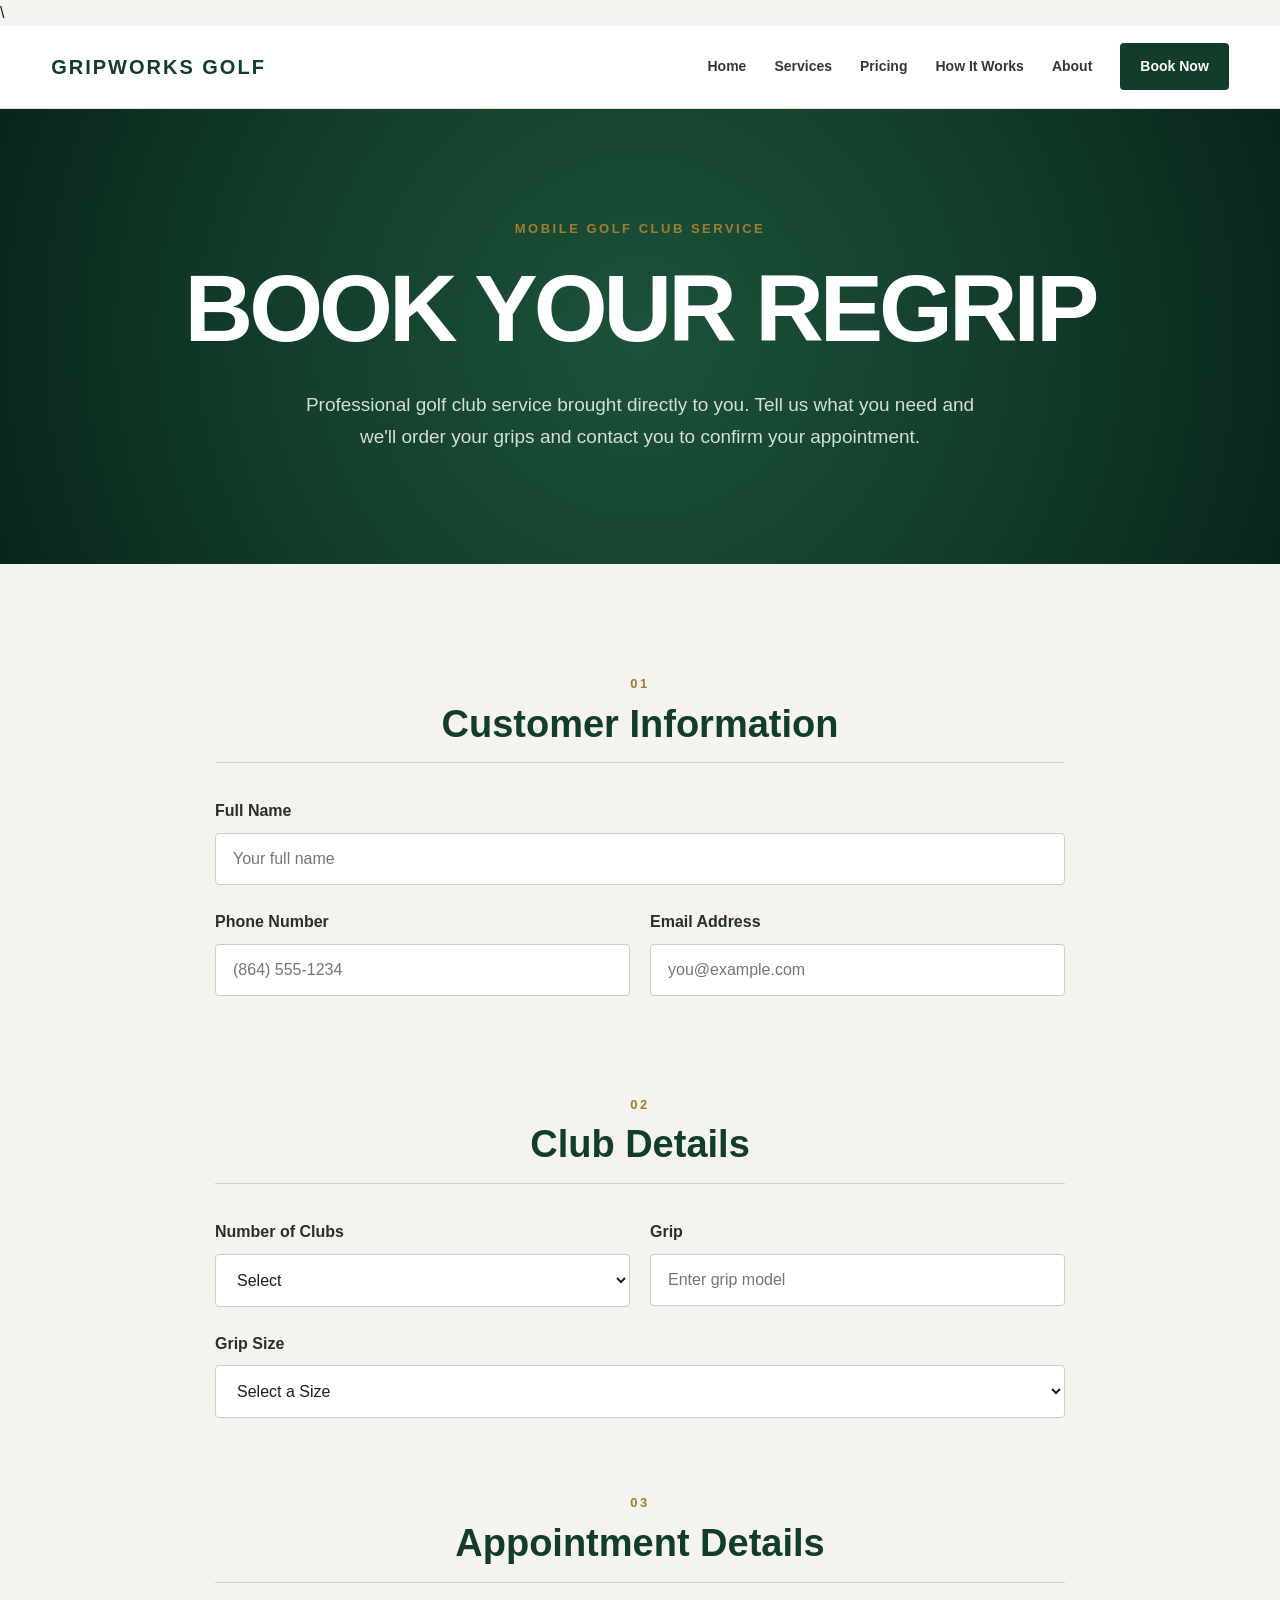
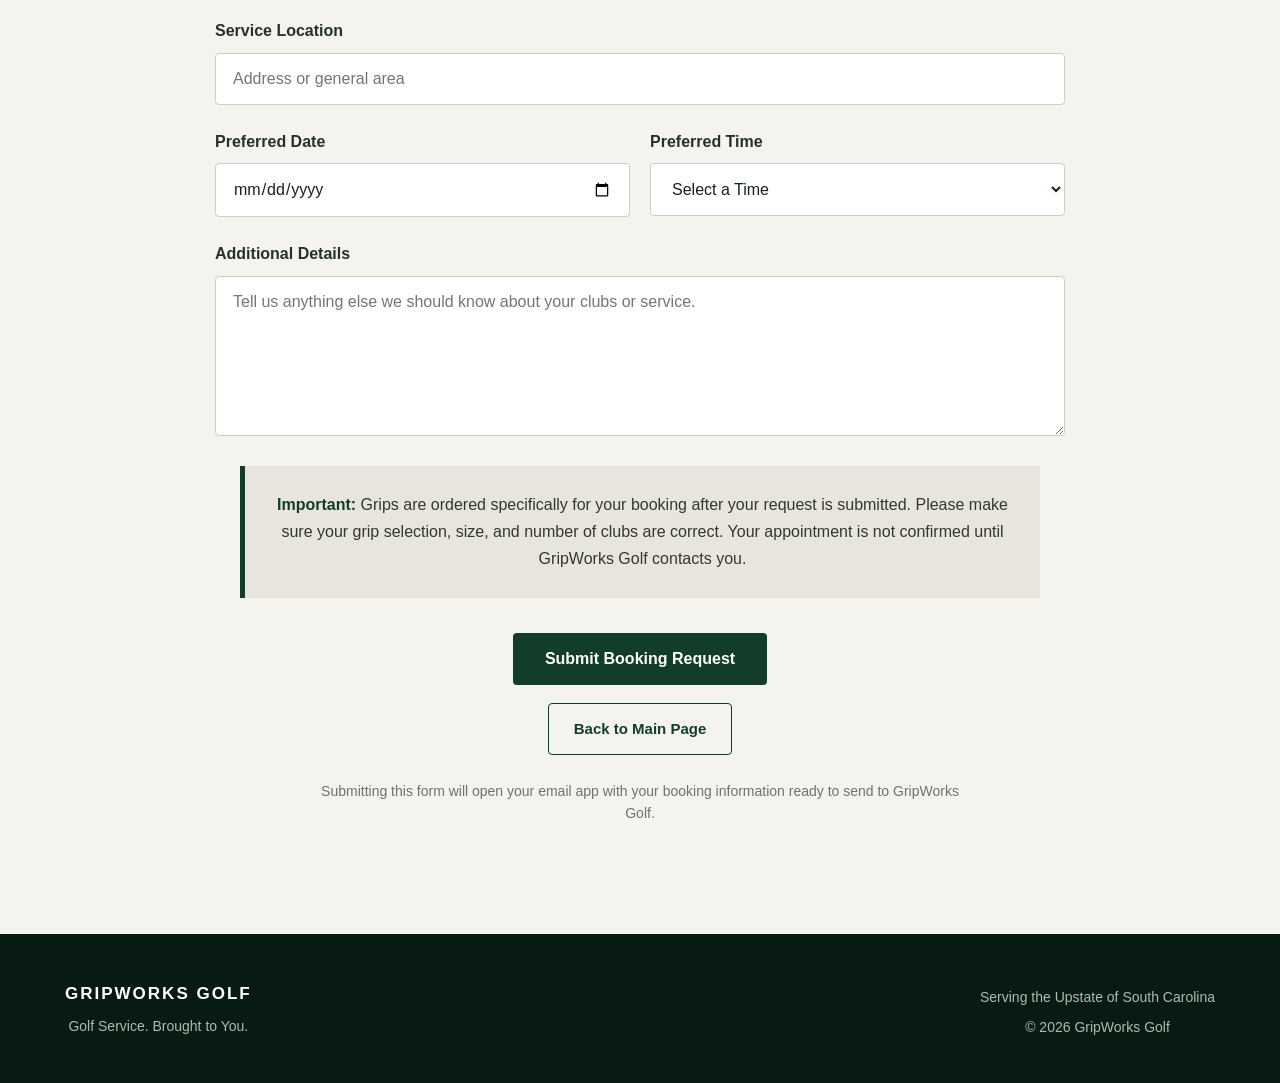
==== booking.html @ 1af8d7f2 "Add files via upload" ====
\<!DOCTYPE html>
<html lang="en">

<head>

    <meta charset="UTF-8">

    <meta
        name="viewport"
        content="width=device-width, initial-scale=1.0"
    >

    <title>Book a Regrip | GripWorks Golf</title>

    <link rel="stylesheet" href="style.css">

</head>


<body>


<!-- =========================================
     HEADER
========================================= -->

<header class="site-header">

    <div class="header-container">

        <a href="index.html" class="logo">
            GRIPWORKS GOLF
        </a>


        <nav class="nav">

            <a href="index.html">
                Home
            </a>

            <a href="index.html#services">
                Services
            </a>

            <a href="pricing.html">
                Pricing
            </a>

            <a href="index.html#how-it-works">
                How It Works
            </a>

            <a href="index.html#about">
                About
            </a>

            <a
                href="booking.html"
                class="nav-button"
            >
                Book Now
            </a>

        </nav>

    </div>

</header>



<main>


<!-- =========================================
     BOOKING HERO
========================================= -->

<section class="booking-page-hero">

    <div class="booking-page-container">

        <p class="eyebrow">
            MOBILE GOLF CLUB SERVICE
        </p>

        <h1>
            BOOK YOUR REGRIP
        </h1>

        <p>
            Professional golf club service brought directly
            to you. Tell us what you need and we'll order
            your grips and contact you to confirm your
            appointment.
        </p>

    </div>

</section>



<!-- =========================================
     BOOKING FORM
========================================= -->

<section class="booking-page-section">

    <div class="booking-page-container">

        <form
            class="booking-form"
            id="bookingForm"
        >


            <!-- =====================================
                 CUSTOMER INFORMATION
            ====================================== -->

            <div class="booking-form-heading">

                <p class="eyebrow">
                    01
                </p>

                <h2>
                    Customer Information
                </h2>

            </div>


            <div class="form-group">

                <label for="name">
                    Full Name
                </label>

                <input
                    type="text"
                    id="name"
                    name="Full Name"
                    placeholder="Your full name"
                    required
                >

            </div>


            <div class="form-row">


                <div class="form-group">

                    <label for="phone">
                        Phone Number
                    </label>

                    <input
                        type="tel"
                        id="phone"
                        name="Phone Number"
                        placeholder="(864) 555-1234"
                        required
                    >

                </div>


                <div class="form-group">

                    <label for="email">
                        Email Address
                    </label>

                    <input
                        type="email"
                        id="email"
                        name="Email"
                        placeholder="you@example.com"
                        required
                    >

                </div>


            </div>



            <!-- =====================================
                 CLUB DETAILS
            ====================================== -->

            <div class="booking-form-heading">

                <p class="eyebrow">
                    02
                </p>

                <h2>
                    Club Details
                </h2>

            </div>


            <div class="form-row">


                <div class="form-group">

                    <label for="clubs">
                        Number of Clubs
                    </label>

                    <select
                        id="clubs"
                        name="Number of Clubs"
                        required
                    >

                        <option value="">
                            Select
                        </option>

                        <option value="1 Club">
                            1 Club
                        </option>

                        <option value="2-4 Clubs">
                            2-4 Clubs
                        </option>

                        <option value="5-9 Clubs">
                            5-9 Clubs
                        </option>

                        <option value="10-13 Clubs">
                            10-13 Clubs
                        </option>

                        <option value="14 Clubs">
                            14 Clubs
                        </option>

                    </select>

                </div>


                <div class="form-group">

                    <label for="grip">
                        Grip
                    </label>

                    <input
                        type="text"
                        id="grip"
                        name="Grip"
                        placeholder="Enter grip model"
                        required
                    >

                </div>


            </div>


            <div class="form-group">

                <label for="grip-size">
                    Grip Size
                </label>

                <select
                    id="grip-size"
                    name="Grip Size"
                    required
                >

                    <option value="">
                        Select a Size
                    </option>

                    <option value="Undersize">
                        Undersize
                    </option>

                    <option value="Standard">
                        Standard
                    </option>

                    <option value="Midsize">
                        Midsize
                    </option>

                    <option value="Jumbo">
                        Jumbo
                    </option>

                    <option value="Not Sure">
                        I'm Not Sure
                    </option>

                </select>

            </div>



            <!-- =====================================
                 APPOINTMENT DETAILS
            ====================================== -->

            <div class="booking-form-heading">

                <p class="eyebrow">
                    03
                </p>

                <h2>
                    Appointment Details
                </h2>

            </div>


            <div class="form-group">

                <label for="location">
                    Service Location
                </label>

                <input
                    type="text"
                    id="location"
                    name="Service Location"
                    placeholder="Address or general area"
                    required
                >

            </div>


            <div class="form-row">


                <div class="form-group">

                    <label for="date">
                        Preferred Date
                    </label>

                    <input
                        type="date"
                        id="date"
                        name="Preferred Date"
                        required
                    >

                </div>


                <div class="form-group">

                    <label for="time">
                        Preferred Time
                    </label>

                    <select
                        id="time"
                        name="Preferred Time"
                        required
                    >

                        <option value="">
                            Select a Time
                        </option>

                        <option value="Morning">
                            Morning
                        </option>

                        <option value="Afternoon">
                            Afternoon
                        </option>

                        <option value="Evening">
                            Evening
                        </option>

                    </select>

                </div>


            </div>



            <!-- =====================================
                 ADDITIONAL DETAILS
            ====================================== -->

            <div class="form-group">

                <label for="details">
                    Additional Details
                </label>

                <textarea
                    id="details"
                    name="Additional Details"
                    placeholder="Tell us anything else we should know about your clubs or service."
                ></textarea>

            </div>



            <!-- =====================================
                 GRIP ORDER NOTICE
            ====================================== -->

            <div class="booking-order-notice">

                <strong>
                    Important:
                </strong>

                Grips are ordered specifically for your
                booking after your request is submitted.

                Please make sure your grip selection,
                size, and number of clubs are correct.

                Your appointment is not confirmed until
                GripWorks Golf contacts you.

            </div>



            <!-- =====================================
                 SUBMIT
            ====================================== -->

            <button
                type="submit"
                class="booking-submit"
            >
                Submit Booking Request
            </button>



            <!-- =====================================
                 BACK HOME
            ====================================== -->

            <a
                href="index.html"
                class="back-home-button"
            >
                Back to Main Page
            </a>


            <p class="booking-note">

                Submitting this form will open your email
                app with your booking information ready
                to send to GripWorks Golf.

            </p>


        </form>

    </div>

</section>

</main>



<!-- =========================================
     FOOTER
========================================= -->

<footer class="site-footer">

    <div class="footer-container">


        <div>

            <strong>
                GRIPWORKS GOLF
            </strong>

            <p>
                Golf Service. Brought to You.
            </p>

        </div>


        <div>

            <p>
                Serving the Upstate of South Carolina
            </p>

            <p>
                © 2026 GripWorks Golf
            </p>

        </div>


    </div>

</footer>



<!-- =========================================
     BOOKING EMAIL SCRIPT
========================================= -->

<script>

document
    .getElementById("bookingForm")
    .addEventListener("submit", function(event) {

        event.preventDefault();


        const form = this;


        const name =
            form.querySelector(
                '[name="Full Name"]'
            ).value;


        const phone =
            form.querySelector(
                '[name="Phone Number"]'
            ).value;


        const email =
            form.querySelector(
                '[name="Email"]'
            ).value;


        const clubs =
            form.querySelector(
                '[name="Number of Clubs"]'
            ).value;


        const grip =
            form.querySelector(
                '[name="Grip"]'
            ).value;


        const gripSize =
            form.querySelector(
                '[name="Grip Size"]'
            ).value;


        const location =
            form.querySelector(
                '[name="Service Location"]'
            ).value;


        const date =
            form.querySelector(
                '[name="Preferred Date"]'
            ).value;


        const time =
            form.querySelector(
                '[name="Preferred Time"]'
            ).value;


        const details =
            form.querySelector(
                '[name="Additional Details"]'
            ).value;



        const subject =
            "New GripWorks Golf Booking Request";



        const body =

`NEW GRIPWORKS GOLF BOOKING

CUSTOMER INFORMATION
--------------------
Name: ${name}
Phone: ${phone}
Email: ${email}

CLUB DETAILS
--------------------
Number of Clubs: ${clubs}
Grip: ${grip}
Grip Size: ${gripSize}

APPOINTMENT DETAILS
--------------------
Service Location: ${location}
Preferred Date: ${date}
Preferred Time: ${time}

ADDITIONAL DETAILS
--------------------
${details}

IMPORTANT
--------------------
Grips will be ordered specifically for this customer
after the booking request is submitted.

The appointment is not confirmed until
GripWorks Golf contacts the customer.

--------------------------------
GRIPWORKS GOLF
Golf Service. Brought to You.
`;



        const mailto =

            "mailto:golfgripworks@gmail.com" +

            "?subject=" +

            encodeURIComponent(subject) +

            "&body=" +

            encodeURIComponent(body);



        window.location.href = mailto;

    });

</script>


</body>

</html>
---- style.css ----
/* =========================================
   GLOBAL
========================================= */

* {
    box-sizing: border-box;
    margin: 0;
    padding: 0;
}

html {
    scroll-behavior: smooth;
}

body {
    font-family: Arial, Helvetica, sans-serif;
    background: #f5f3ed;
    color: #17211b;
    line-height: 1.6;
}

a {
    color: inherit;
}

img {
    max-width: 100%;
}

.section-container,
.hero-container,
.cta-container,
.booking-page-container,
.pricing-page-container {
    width: min(1150px, 90%);
    margin: 0 auto;
}


/* =========================================
   HEADER
========================================= */

.site-header {
    position: sticky;
    top: 0;
    z-index: 1000;
    background: rgba(255, 255, 255, 0.96);
    border-bottom: 1px solid #e4e1d8;
    backdrop-filter: blur(12px);
}

.header-container {
    width: min(1250px, 92%);
    min-height: 82px;
    margin: 0 auto;

    display: flex;
    align-items: center;
    justify-content: space-between;
    gap: 35px;
}

.logo {
    text-decoration: none;
    color: #123d2a;
    font-size: 20px;
    font-weight: 900;
    letter-spacing: 2px;
    white-space: nowrap;
}

.nav {
    display: flex;
    align-items: center;
    justify-content: center;
    gap: 28px;
}

.nav a {
    text-decoration: none;
    color: #303a34;
    font-size: 14px;
    font-weight: 700;
    transition: 0.2s ease;
}

.nav a:hover {
    color: #123d2a;
}

.nav-button {
    padding: 12px 20px;
    background: #123d2a;
    color: white !important;
    border-radius: 4px;
}

.nav-button:hover {
    background: #09251a;
}


/* =========================================
   GENERAL TEXT
========================================= */

.eyebrow {
    color: #a17d32;
    font-size: 13px;
    font-weight: 900;
    letter-spacing: 2.5px;
    text-transform: uppercase;
}

h1,
h2,
h3 {
    line-height: 1.05;
}

h2 {
    color: #123d2a;
}


/* =========================================
   BUTTONS
========================================= */

.button {
    display: inline-flex;
    align-items: center;
    justify-content: center;

    min-width: 175px;
    padding: 15px 25px;

    text-decoration: none;
    font-size: 15px;
    font-weight: 800;

    border-radius: 4px;
    transition: 0.2s ease;
}

.button-primary {
    background: #123d2a;
    color: white;
}

.button-primary:hover {
    background: #09251a;
    transform: translateY(-2px);
}

.button-secondary {
    background: white;
    color: #123d2a;
    border: 1px solid #cfcac0;
}

.button-secondary:hover {
    border-color: #123d2a;
    transform: translateY(-2px);
}


/* =========================================
   HERO
========================================= */

.hero {
    min-height: 720px;

    display: flex;
    align-items: center;
    justify-content: center;

    text-align: center;

    background:
        radial-gradient(
            circle at center,
            #1c5239 0%,
            #123d2a 45%,
            #09251a 100%
        );

    color: white;
    padding: 100px 0;
}

.hero-container {
    display: flex;
    flex-direction: column;
    align-items: center;
}

.hero .eyebrow {
    color: #d6b75c;
}

.hero h1 {
    max-width: 1000px;
    margin-top: 25px;

    font-size: clamp(58px, 8vw, 105px);
    font-weight: 900;
    letter-spacing: -4px;
}

.hero-description {
    max-width: 720px;
    margin-top: 35px;

    font-size: 21px;
    line-height: 1.65;

    color: #d9e1dc;
}

.service-area {
    margin-top: 20px;

    font-size: 15px;
    font-weight: 800;
    letter-spacing: 0.5px;

    color: #c8d5cd;
}

.hero-buttons {
    display: flex;
    justify-content: center;
    align-items: center;
    gap: 15px;

    margin-top: 40px;
}


/* =========================================
   SECTION HEADINGS
========================================= */

.section-heading {
    max-width: 750px;
    margin: 0 auto 65px;
    text-align: center;
}

.section-heading h2 {
    margin-top: 15px;
    font-size: clamp(40px, 5vw, 62px);
    font-weight: 900;
    letter-spacing: -2px;
}

.section-heading > p:last-child {
    margin-top: 20px;
    color: #68716b;
    font-size: 18px;
}


/* =========================================
   SERVICES
========================================= */

.services-section {
    padding: 120px 0;
    background: #ffffff;
}

.services-grid {
    display: grid;
    grid-template-columns: repeat(3, 1fr);
    gap: 25px;
}

.service-card {
    padding: 45px 35px;

    text-align: center;

    background: #f7f6f2;
    border: 1px solid #e2dfd6;
    border-radius: 6px;

    transition: 0.25s ease;
}

.service-card:hover {
    transform: translateY(-6px);
    border-color: #b9b3a5;
    box-shadow: 0 15px 40px rgba(0, 0, 0, 0.07);
}

.service-number {
    display: block;

    margin-bottom: 25px;

    color: #a17d32;
    font-size: 13px;
    font-weight: 900;
    letter-spacing: 2px;
}

.service-card h3 {
    color: #123d2a;
    font-size: 27px;
    font-weight: 900;
}

.service-card p {
    margin-top: 18px;
    color: #68716b;
    font-size: 16px;
}


/* =========================================
   SERVICE AREA
========================================= */

.service-area-section {
    padding: 125px 0;
    background: #123d2a;
    color: white;
    text-align: center;
}

.service-area-content {
    max-width: 850px;
    margin: 0 auto;
}

.service-area-content .eyebrow {
    color: #d6b75c;
}

.service-area-content h2 {
    margin-top: 18px;

    color: white;

    font-size: clamp(45px, 6vw, 70px);
    font-weight: 900;
    letter-spacing: -2px;
}

.service-area-content > p:not(.eyebrow) {
    max-width: 700px;
    margin: 30px auto 0;

    color: #d4ded8;
    font-size: 19px;
    line-height: 1.7;
}

.service-area-list {
    display: flex;
    justify-content: center;
    flex-wrap: wrap;
    gap: 12px;

    margin-top: 40px;
}

.service-area-list span {
    padding: 11px 18px;

    border: 1px solid rgba(255,255,255,0.2);
    border-radius: 30px;

    color: #e5ebe7;
    font-size: 14px;
    font-weight: 700;
}


/* =========================================
   HOW IT WORKS
========================================= */

.how-it-works-section {
    padding: 120px 0;
    background: #f5f3ed;
}

.steps-grid {
    display: grid;
    grid-template-columns: repeat(4, 1fr);
    gap: 25px;
}

.step {
    text-align: center;
    padding: 20px;
}

.step-number {
    display: flex;
    align-items: center;
    justify-content: center;

    width: 55px;
    height: 55px;

    margin: 0 auto 25px;

    border-radius: 50%;

    background: #123d2a;
    color: white;

    font-size: 14px;
    font-weight: 900;
}

.step h3 {
    color: #123d2a;
    font-size: 24px;
    font-weight: 900;
}

.step p {
    margin-top: 15px;
    color: #68716b;
    font-size: 15px;
}


/* =========================================
   PRICING PREVIEW
========================================= */

.pricing-preview-section {
    padding: 110px 0;
    background: white;
}

.pricing-preview {
    max-width: 1000px;
    margin: 0 auto;

    padding: 60px;

    display: flex;
    align-items: center;
    justify-content: space-between;
    gap: 50px;

    background: #f5f3ed;
    border: 1px solid #e0ddd4;
    border-radius: 8px;
}

.pricing-preview h2 {
    margin-top: 12px;
    font-size: 42px;
    font-weight: 900;
}

.pricing-preview p:not(.eyebrow) {
    max-width: 600px;
    margin-top: 18px;

    color: #68716b;
    font-size: 17px;
}


/* =========================================
   ABOUT
========================================= */

.about-section {
    padding: 120px 0;
    background: #ffffff;
}

.about-content {
    max-width: 1000px;
    margin: 0 auto;

    display: grid;
    grid-template-columns: 1fr 1fr;
    gap: 80px;

    align-items: center;
}

.about-content h2 {
    margin-top: 15px;

    font-size: clamp(42px, 5vw, 62px);
    font-weight: 900;
    letter-spacing: -2px;
}

.about-content p {
    margin-bottom: 20px;

    color: #68716b;
    font-size: 17px;
    line-height: 1.8;
}


/* =========================================
   FINAL CTA
========================================= */

.cta-section {
    padding: 125px 0;

    background:
        linear-gradient(
            rgba(9, 37, 26, 0.96),
            rgba(9, 37, 26, 0.96)
        );

    text-align: center;
    color: white;
}

.cta-container {
    display: flex;
    flex-direction: column;
    align-items: center;
}

.cta-section .eyebrow {
    color: #d6b75c;
}

.cta-section h2 {
    max-width: 850px;
    margin-top: 18px;

    color: white;

    font-size: clamp(48px, 7vw, 80px);
    font-weight: 900;
    letter-spacing: -3px;
}

.cta-section p:not(.eyebrow) {
    margin-top: 20px;

    color: #d4ded8;
    font-size: 19px;
}


/* =========================================
   FOOTER
========================================= */

.site-footer {
    background: #071b12;
    color: white;
    padding: 45px 0;
}

.footer-container {
    width: min(1150px, 90%);
    margin: 0 auto;

    display: flex;
    align-items: center;
    justify-content: space-between;
    gap: 30px;

    text-align: center;
}

.footer-container strong {
    color: white;
    font-size: 17px;
    letter-spacing: 2px;
}

.footer-container p {
    margin-top: 7px;
    color: #aebbb3;
    font-size: 14px;
}


/* =========================================
   BOOKING PAGE
========================================= */

.booking-page-hero {
    padding: 110px 0;

    background:
        radial-gradient(
            circle at center,
            #1c5239,
            #123d2a 55%,
            #09251a
        );

    color: white;
    text-align: center;
}

.booking-page-hero h1 {
    margin-top: 20px;

    font-size: clamp(55px, 8vw, 95px);
    font-weight: 900;
    letter-spacing: -4px;
}

.booking-page-hero p:last-child {
    max-width: 700px;
    margin: 30px auto 0;

    color: #d5ded8;
    font-size: 19px;
    line-height: 1.7;
}

.booking-page-section {
    padding: 110px 0;
    background: #f5f3ed;
}

.booking-form {
    max-width: 850px;
    margin: 0 auto;

    text-align: center;
}

.booking-form-heading {
    margin-top: 75px;
    margin-bottom: 35px;
    padding-bottom: 18px;

    border-bottom: 1px solid #d6d2c8;

    text-align: center;
}

.booking-form-heading:first-child {
    margin-top: 0;
}

.booking-form-heading h2 {
    margin-top: 10px;

    color: #123d2a;
    font-size: 38px;
    font-weight: 900;
}

.form-row {
    display: grid;
    grid-template-columns: 1fr 1fr;
    gap: 20px;
}

.form-group {
    margin-bottom: 24px;
    text-align: left;
}

.form-group label {
    display: block;
    margin-bottom: 9px;

    color: #253129;
    font-size: 16px;
    font-weight: 800;
}

.form-group input,
.form-group select,
.form-group textarea {
    width: 100%;

    padding: 16px 17px;

    border: 1px solid #d1cdc3;
    border-radius: 4px;

    background: white;
    color: #17211b;

    font-family: inherit;
    font-size: 16px;

    outline: none;
    transition: 0.2s ease;
}

.form-group input:focus,
.form-group select:focus,
.form-group textarea:focus {
    border-color: #123d2a;
    box-shadow: 0 0 0 3px rgba(18, 61, 42, 0.08);
}

.form-group textarea {
    min-height: 160px;
    resize: vertical;
}

.booking-order-notice {
    max-width: 800px;
    margin: 30px auto;
    padding: 25px;

    background: #e8e5dc;
    border-left: 5px solid #123d2a;

    color: #303832;
    font-size: 16px;
    line-height: 1.7;
    text-align: center;
}

.booking-order-notice strong {
    color: #123d2a;
}

.booking-submit {
    display: block;

    margin: 35px auto 0;
    padding: 17px 32px;

    border: none;
    border-radius: 4px;

    background: #123d2a;
    color: white;

    font-family: inherit;
    font-size: 16px;
    font-weight: 800;

    cursor: pointer;
    transition: 0.2s ease;
}

.booking-submit:hover {
    background: #09251a;
    transform: translateY(-2px);
}

.back-home-button {
    display: block;
    width: fit-content;

    margin: 18px auto 0;
    padding: 13px 25px;

    border: 1px solid #123d2a;
    border-radius: 4px;

    color: #123d2a;
    background: transparent;

    text-decoration: none;
    font-size: 15px;
    font-weight: 800;

    transition: 0.2s ease;
}

.back-home-button:hover {
    background: #123d2a;
    color: white;
}

.booking-note {
    max-width: 650px;
    margin: 25px auto 0;

    color: #6b746e;
    font-size: 14px;
}


/* =========================================
   PRICING PAGE
========================================= */

.pricing-page-hero {
    padding: 110px 0;

    background:
        radial-gradient(
            circle at center,
            #1c5239,
            #123d2a 55%,
            #09251a
        );

    color: white;
    text-align: center;
}

.pricing-page-hero h1 {
    margin-top: 20px;

    font-size: clamp(60px, 9vw, 100px);
    font-weight: 900;
    letter-spacing: -4px;
}

.pricing-page-hero p:last-child {
    max-width: 700px;
    margin: 30px auto 0;

    color: #d5ded8;
    font-size: 19px;
    line-height: 1.7;
}

.pricing-page-section {
    padding: 110px 0;
    background: #f5f3ed;
}

.pricing-heading {
    max-width: 700px;
    margin: 0 auto 45px;

    text-align: center;
}

.pricing-heading h2 {
    margin-top: 12px;

    font-size: 42px;
    font-weight: 900;
}

.pricing-heading > p:last-child {
    margin-top: 15px;

    color: #68716b;
    font-size: 17px;
}

.pricing-heading-space {
    margin-top: 100px;
}

.pricing-grid {
    display: grid;
    grid-template-columns: repeat(4, 1fr);
    gap: 18px;
}

.price-card {
    padding: 35px 20px;

    background: white;
    border: 1px solid #dedbd2;
    border-radius: 6px;

    text-align: center;

    transition: 0.2s ease;
}

.price-card:hover {
    transform: translateY(-5px);
    box-shadow: 0 12px 30px rgba(0,0,0,0.06);
}

.price-card h3 {
    color: #123d2a;
    font-size: 20px;
}

.price {
    margin-top: 18px;

    color: #123d2a;
    font-size: 48px;
    font-weight: 900;
}

.price-card p {
    margin-top: 8px;

    color: #6b746e;
    font-size: 14px;
}

.pricing-info {
    max-width: 750px;
    margin: 0 auto;
    padding: 30px;

    background: #e8e5dc;
    border-left: 5px solid #123d2a;

    color: #303832;
    text-align: center;
    font-size: 16px;
    line-height: 1.7;
}

.pricing-info p + p {
    margin-top: 12px;
}

.pricing-info strong {
    color: #123d2a;
}

.additional-pricing,
.travel-pricing {
    max-width: 750px;
    margin: 0 auto;

    background: white;
    border: 1px solid #dedbd2;
    border-radius: 6px;
    overflow: hidden;
}

.additional-price-row,
.travel-row {
    display: flex;
    justify-content: space-between;
    align-items: center;

    padding: 22px 28px;

    border-bottom: 1px solid #dedbd2;

    font-size: 17px;
}

.additional-price-row:last-child,
.travel-row:last-child {
    border-bottom: none;
}

.additional-price-row strong,
.travel-row strong {
    color: #123d2a;
}

.pricing-note {
    max-width: 750px;
    margin: 60px auto 0;
    padding: 35px;

    background: #123d2a;
    border-radius: 6px;

    color: white;
    text-align: center;
}

.pricing-note strong {
    font-size: 22px;
}

.pricing-note p {
    margin-top: 15px;

    color: #d5ded8;
    font-size: 15px;
    line-height: 1.7;
}

.pricing-button-container {
    margin-top: 45px;
    text-align: center;
}


/* =========================================
   MOBILE
========================================= */

@media (max-width: 900px) {

    .header-container {
        flex-direction: column;
        justify-content: center;
        padding: 20px 0;
    }

    .nav {
        flex-wrap: wrap;
        gap: 15px 20px;
    }

    .services-grid {
        grid-template-columns: 1fr;
    }

    .steps-grid {
        grid-template-columns: 1fr 1fr;
    }

    .pricing-grid {
        grid-template-columns: 1fr 1fr;
    }

    .pricing-preview {
        flex-direction: column;
        text-align: center;
    }

    .about-content {
        grid-template-columns: 1fr;
        gap: 45px;
        text-align: center;
    }

    .footer-container {
        flex-direction: column;
        justify-content: center;
    }

}


@media (max-width: 600px) {

    .hero {
        min-height: 650px;
        padding: 80px 0;
    }

    .hero h1 {
        font-size: 54px;
        letter-spacing: -2px;
    }

    .hero-description {
        font-size: 17px;
    }

    .hero-buttons {
        flex-direction: column;
        width: 100%;
    }

    .button {
        width: 100%;
        max-width: 300px;
    }

    .services-section,
    .how-it-works-section,
    .about-section,
    .pricing-page-section,
    .booking-page-section {
        padding: 80px 0;
    }

    .steps-grid {
        grid-template-columns: 1fr;
    }

    .pricing-grid {
        grid-template-columns: 1fr;
    }

    .pricing-preview {
        padding: 35px 25px;
    }

    .pricing-preview h2 {
        font-size: 34px;
    }

    .form-row {
        grid-template-columns: 1fr;
        gap: 0;
    }

    .booking-page-hero,
    .pricing-page-hero {
        padding: 80px 0;
    }

    .booking-page-hero h1,
    .pricing-page-hero h1 {
        font-size: 55px;
        letter-spacing: -2px;
    }

    .service-area-content h2 {
        font-size: 45px;
    }

    .additional-price-row,
    .travel-row {
        padding: 20px;
        font-size: 15px;
    }

}
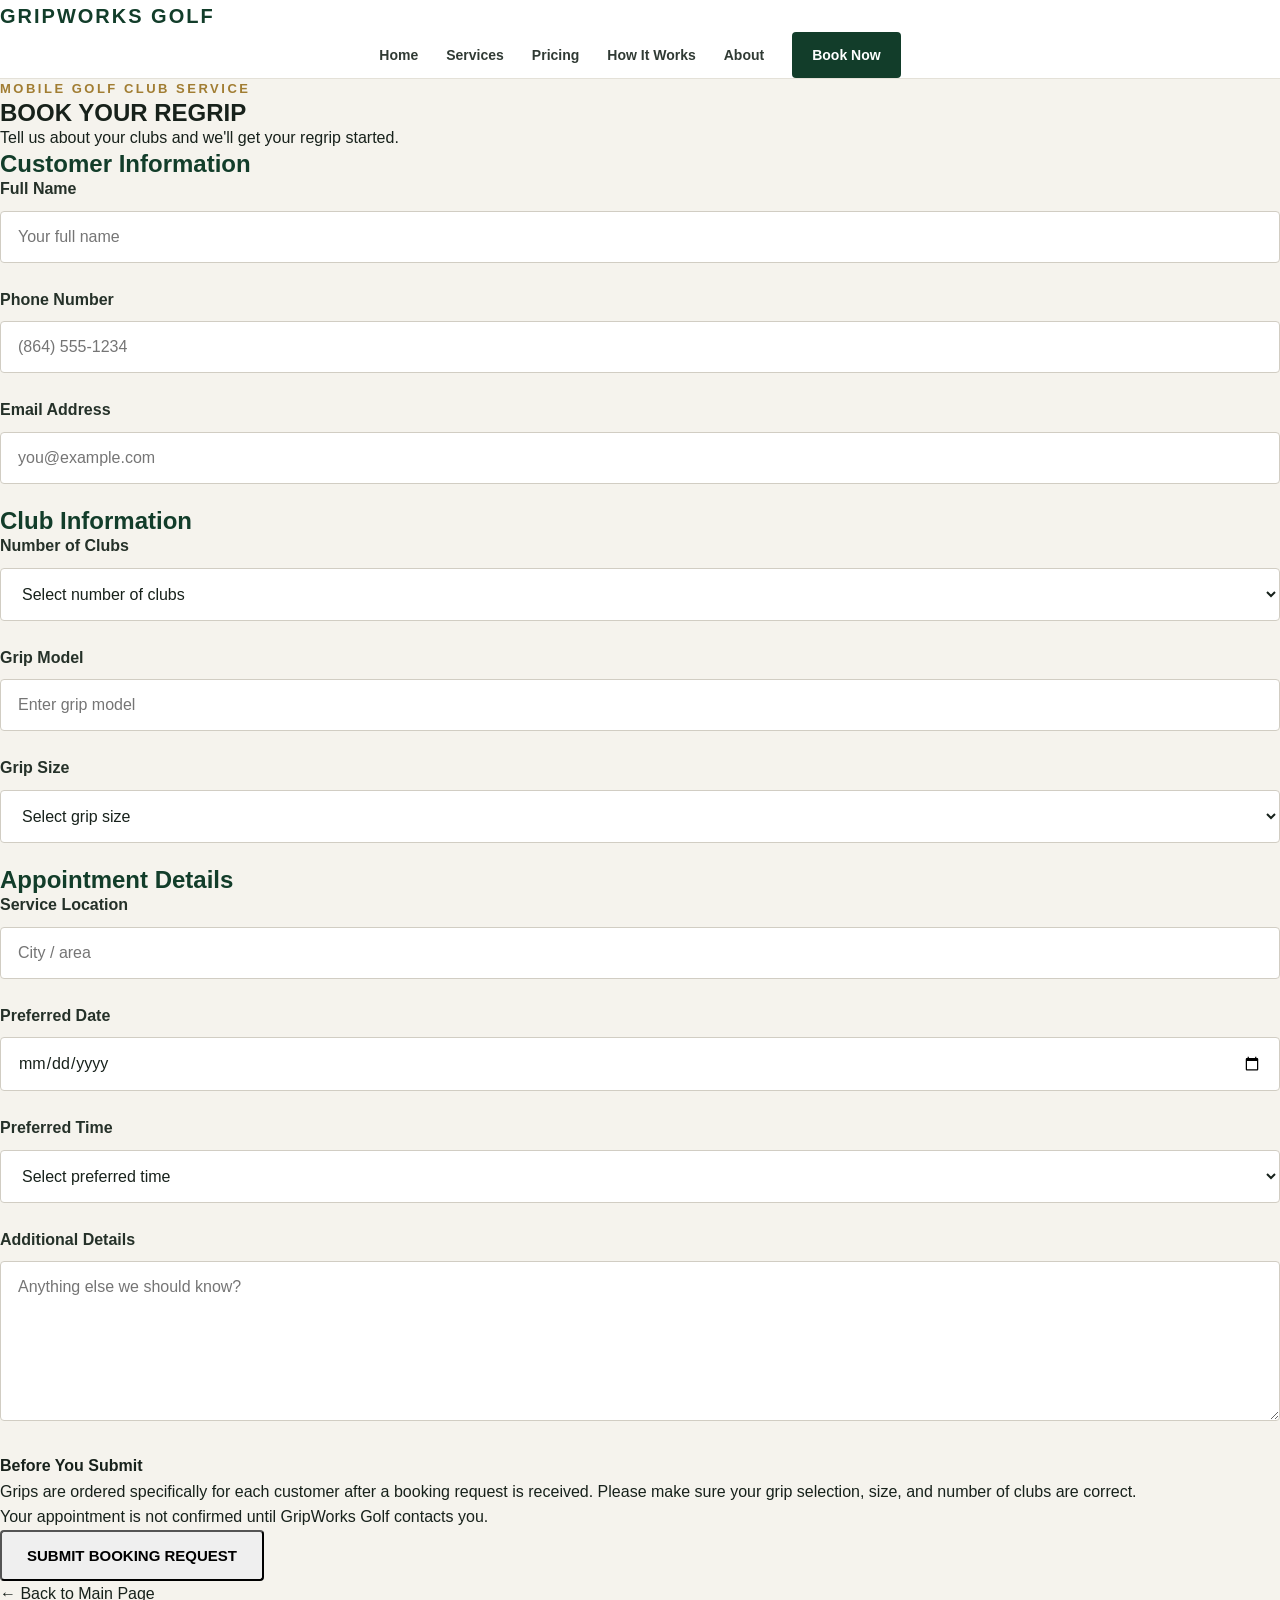
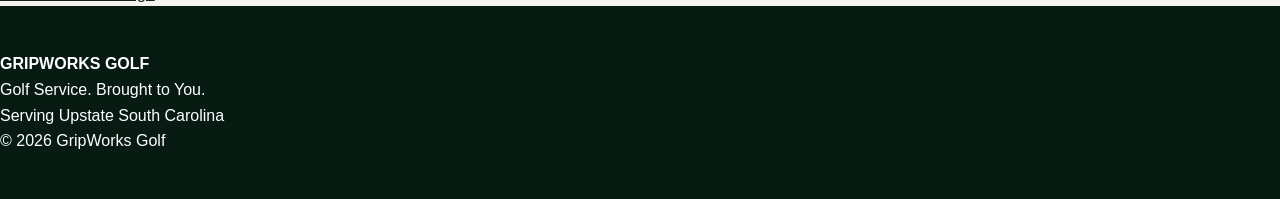
==== commit f984463b: "Refactor booking.html for improved structure and clarity changed form client" ====
--- a/booking.html
+++ b/booking.html
@@ -1,681 +1,500 @@
-\<!DOCTYPE html>
+<!DOCTYPE html>
 <html lang="en">
-
 <head>
-
     <meta charset="UTF-8">
-
-    <meta
-        name="viewport"
-        content="width=device-width, initial-scale=1.0"
-    >
+    <meta name="viewport" content="width=device-width, initial-scale=1.0">
 
     <title>Book a Regrip | GripWorks Golf</title>
 
     <link rel="stylesheet" href="style.css">
 
+    <!-- Google Analytics -->
+    <script async src="https://www.googletagmanager.com/gtag/js?id=G-JVCJ8J1XW5"></script>
+    <script>
+        window.dataLayer = window.dataLayer || [];
+        function gtag(){dataLayer.push(arguments);}
+        gtag('js', new Date());
+
+        gtag('config', 'G-JVCJ8J1XW5');
+    </script>
 </head>
 
-
 <body>
 
-
-<!-- =========================================
-     HEADER
-========================================= -->
-
 <header class="site-header">
-
-    <div class="header-container">
+    <div class="container nav-container">
 
         <a href="index.html" class="logo">
             GRIPWORKS GOLF
         </a>
 
-
         <nav class="nav">
-
-            <a href="index.html">
-                Home
-            </a>
-
-            <a href="index.html#services">
-                Services
-            </a>
-
-            <a href="pricing.html">
-                Pricing
-            </a>
-
-            <a href="index.html#how-it-works">
-                How It Works
-            </a>
-
-            <a href="index.html#about">
-                About
-            </a>
-
-            <a
-                href="booking.html"
-                class="nav-button"
+            <a href="index.html">Home</a>
+            <a href="index.html#services">Services</a>
+            <a href="pricing.html">Pricing</a>
+            <a href="index.html#how-it-works">How It Works</a>
+            <a href="index.html#about">About</a>
+            <a href="booking.html" class="nav-button">Book Now</a>
+        </nav>
+
+    </div>
+</header>
+
+
+<main>
+
+<section class="page-hero">
+    <div class="container">
+
+        <p class="eyebrow">MOBILE GOLF CLUB SERVICE</p>
+
+        <h1>BOOK YOUR REGRIP</h1>
+
+        <p>
+            Tell us about your clubs and we'll get your regrip started.
+        </p>
+
+    </div>
+</section>
+
+
+<section class="booking-section">
+
+    <div class="container">
+
+        <div class="booking-card">
+
+            <form
+                action="https://api.web3forms.com/submit"
+                method="POST"
+                id="bookingForm"
             >
-                Book Now
-            </a>
-
-        </nav>
+
+                <!-- Web3Forms Access Key -->
+                <input
+                    type="hidden"
+                    name="access_key"
+                    value="f2f1985f-ee79-4e83-8049-58566027cfee"
+                >
+
+                <!-- Email subject -->
+                <input
+                    type="hidden"
+                    name="subject"
+                    value="New GripWorks Golf Booking Request"
+                >
+
+                <!-- Spam protection -->
+                <input
+                    type="checkbox"
+                    name="botcheck"
+                    style="display:none;"
+                    tabindex="-1"
+                    autocomplete="off"
+                >
+
+
+                <div class="form-section">
+
+                    <h2>Customer Information</h2>
+
+                    <div class="form-group">
+
+                        <label for="name">
+                            Full Name
+                        </label>
+
+                        <input
+                            type="text"
+                            id="name"
+                            name="Full Name"
+                            placeholder="Your full name"
+                            required
+                        >
+
+                    </div>
+
+
+                    <div class="form-group">
+
+                        <label for="phone">
+                            Phone Number
+                        </label>
+
+                        <input
+                            type="tel"
+                            id="phone"
+                            name="Phone Number"
+                            placeholder="(864) 555-1234"
+                            required
+                        >
+
+                    </div>
+
+
+                    <div class="form-group">
+
+                        <label for="email">
+                            Email Address
+                        </label>
+
+                        <input
+                            type="email"
+                            id="email"
+                            name="Email Address"
+                            placeholder="you@example.com"
+                            required
+                        >
+
+                    </div>
+
+                </div>
+
+
+                <div class="form-section">
+
+                    <h2>Club Information</h2>
+
+                    <div class="form-group">
+
+                        <label for="clubs">
+                            Number of Clubs
+                        </label>
+
+                        <select
+                            id="clubs"
+                            name="Number of Clubs"
+                            required
+                        >
+
+                            <option value="">
+                                Select number of clubs
+                            </option>
+
+                            <option value="1">
+                                1 Club
+                            </option>
+
+                            <option value="2-4">
+                                2-4 Clubs
+                            </option>
+
+                            <option value="5-9">
+                                5-9 Clubs
+                            </option>
+
+                            <option value="10-13">
+                                10-13 Clubs
+                            </option>
+
+                            <option value="14">
+                                Full Set - 14 Clubs
+                            </option>
+
+                        </select>
+
+                    </div>
+
+
+                    <div class="form-group">
+
+                        <label for="grip">
+                            Grip Model
+                        </label>
+
+                        <input
+                            type="text"
+                            id="grip"
+                            name="Grip Model"
+                            placeholder="Enter grip model"
+                            required
+                        >
+
+                    </div>
+
+
+                    <div class="form-group">
+
+                        <label for="grip-size">
+                            Grip Size
+                        </label>
+
+                        <select
+                            id="grip-size"
+                            name="Grip Size"
+                            required
+                        >
+
+                            <option value="">
+                                Select grip size
+                            </option>
+
+                            <option value="Undersize">
+                                Undersize
+                            </option>
+
+                            <option value="Standard">
+                                Standard
+                            </option>
+
+                            <option value="Midsize">
+                                Midsize
+                            </option>
+
+                            <option value="Jumbo">
+                                Jumbo
+                            </option>
+
+                            <option value="Not Sure">
+                                Not Sure
+                            </option>
+
+                        </select>
+
+                    </div>
+
+                </div>
+
+
+                <div class="form-section">
+
+                    <h2>Appointment Details</h2>
+
+                    <div class="form-group">
+
+                        <label for="location">
+                            Service Location
+                        </label>
+
+                        <input
+                            type="text"
+                            id="location"
+                            name="Service Location"
+                            placeholder="City / area"
+                            required
+                        >
+
+                    </div>
+
+
+                    <div class="form-group">
+
+                        <label for="date">
+                            Preferred Date
+                        </label>
+
+                        <input
+                            type="date"
+                            id="date"
+                            name="Preferred Date"
+                            required
+                        >
+
+                    </div>
+
+
+                    <div class="form-group">
+
+                        <label for="time">
+                            Preferred Time
+                        </label>
+
+                        <select
+                            id="time"
+                            name="Preferred Time"
+                            required
+                        >
+
+                            <option value="">
+                                Select preferred time
+                            </option>
+
+                            <option value="Morning">
+                                Morning
+                            </option>
+
+                            <option value="Afternoon">
+                                Afternoon
+                            </option>
+
+                            <option value="Evening">
+                                Evening
+                            </option>
+
+                        </select>
+
+                    </div>
+
+
+                    <div class="form-group">
+
+                        <label for="details">
+                            Additional Details
+                        </label>
+
+                        <textarea
+                            id="details"
+                            name="Additional Details"
+                            rows="5"
+                            placeholder="Anything else we should know?"
+                        ></textarea>
+
+                    </div>
+
+                </div>
+
+
+                <div class="booking-notice">
+
+                    <strong>Before You Submit</strong>
+
+                    <p>
+                        Grips are ordered specifically for each customer
+                        after a booking request is received. Please make
+                        sure your grip selection, size, and number of clubs
+                        are correct.
+                    </p>
+
+                    <p>
+                        Your appointment is not confirmed until GripWorks
+                        Golf contacts you.
+                    </p>
+
+                </div>
+
+
+                <button
+                    type="submit"
+                    class="button"
+                    id="submitButton"
+                >
+                    SUBMIT BOOKING REQUEST
+                </button>
+
+
+                <div
+                    id="formResult"
+                    style="display:none; margin-top:20px;"
+                ></div>
+
+            </form>
+
+
+            <div class="booking-back">
+
+                <a href="index.html">
+                    ← Back to Main Page
+                </a>
+
+            </div>
+
+        </div>
 
     </div>
 
-</header>
-
-
-
-<main>
-
-
-<!-- =========================================
-     BOOKING HERO
-========================================= -->
-
-<section class="booking-page-hero">
-
-    <div class="booking-page-container">
-
-        <p class="eyebrow">
-            MOBILE GOLF CLUB SERVICE
-        </p>
-
-        <h1>
-            BOOK YOUR REGRIP
-        </h1>
-
-        <p>
-            Professional golf club service brought directly
-            to you. Tell us what you need and we'll order
-            your grips and contact you to confirm your
-            appointment.
-        </p>
-
-    </div>
-
 </section>
 
-
-
-<!-- =========================================
-     BOOKING FORM
-========================================= -->
-
-<section class="booking-page-section">
-
-    <div class="booking-page-container">
-
-        <form
-            class="booking-form"
-            id="bookingForm"
-        >
-
-
-            <!-- =====================================
-                 CUSTOMER INFORMATION
-            ====================================== -->
-
-            <div class="booking-form-heading">
-
-                <p class="eyebrow">
-                    01
-                </p>
-
-                <h2>
-                    Customer Information
-                </h2>
-
-            </div>
-
-
-            <div class="form-group">
-
-                <label for="name">
-                    Full Name
-                </label>
-
-                <input
-                    type="text"
-                    id="name"
-                    name="Full Name"
-                    placeholder="Your full name"
-                    required
-                >
-
-            </div>
-
-
-            <div class="form-row">
-
-
-                <div class="form-group">
-
-                    <label for="phone">
-                        Phone Number
-                    </label>
-
-                    <input
-                        type="tel"
-                        id="phone"
-                        name="Phone Number"
-                        placeholder="(864) 555-1234"
-                        required
-                    >
-
-                </div>
-
-
-                <div class="form-group">
-
-                    <label for="email">
-                        Email Address
-                    </label>
-
-                    <input
-                        type="email"
-                        id="email"
-                        name="Email"
-                        placeholder="you@example.com"
-                        required
-                    >
-
-                </div>
-
-
-            </div>
-
-
-
-            <!-- =====================================
-                 CLUB DETAILS
-            ====================================== -->
-
-            <div class="booking-form-heading">
-
-                <p class="eyebrow">
-                    02
-                </p>
-
-                <h2>
-                    Club Details
-                </h2>
-
-            </div>
-
-
-            <div class="form-row">
-
-
-                <div class="form-group">
-
-                    <label for="clubs">
-                        Number of Clubs
-                    </label>
-
-                    <select
-                        id="clubs"
-                        name="Number of Clubs"
-                        required
-                    >
-
-                        <option value="">
-                            Select
-                        </option>
-
-                        <option value="1 Club">
-                            1 Club
-                        </option>
-
-                        <option value="2-4 Clubs">
-                            2-4 Clubs
-                        </option>
-
-                        <option value="5-9 Clubs">
-                            5-9 Clubs
-                        </option>
-
-                        <option value="10-13 Clubs">
-                            10-13 Clubs
-                        </option>
-
-                        <option value="14 Clubs">
-                            14 Clubs
-                        </option>
-
-                    </select>
-
-                </div>
-
-
-                <div class="form-group">
-
-                    <label for="grip">
-                        Grip
-                    </label>
-
-                    <input
-                        type="text"
-                        id="grip"
-                        name="Grip"
-                        placeholder="Enter grip model"
-                        required
-                    >
-
-                </div>
-
-
-            </div>
-
-
-            <div class="form-group">
-
-                <label for="grip-size">
-                    Grip Size
-                </label>
-
-                <select
-                    id="grip-size"
-                    name="Grip Size"
-                    required
-                >
-
-                    <option value="">
-                        Select a Size
-                    </option>
-
-                    <option value="Undersize">
-                        Undersize
-                    </option>
-
-                    <option value="Standard">
-                        Standard
-                    </option>
-
-                    <option value="Midsize">
-                        Midsize
-                    </option>
-
-                    <option value="Jumbo">
-                        Jumbo
-                    </option>
-
-                    <option value="Not Sure">
-                        I'm Not Sure
-                    </option>
-
-                </select>
-
-            </div>
-
-
-
-            <!-- =====================================
-                 APPOINTMENT DETAILS
-            ====================================== -->
-
-            <div class="booking-form-heading">
-
-                <p class="eyebrow">
-                    03
-                </p>
-
-                <h2>
-                    Appointment Details
-                </h2>
-
-            </div>
-
-
-            <div class="form-group">
-
-                <label for="location">
-                    Service Location
-                </label>
-
-                <input
-                    type="text"
-                    id="location"
-                    name="Service Location"
-                    placeholder="Address or general area"
-                    required
-                >
-
-            </div>
-
-
-            <div class="form-row">
-
-
-                <div class="form-group">
-
-                    <label for="date">
-                        Preferred Date
-                    </label>
-
-                    <input
-                        type="date"
-                        id="date"
-                        name="Preferred Date"
-                        required
-                    >
-
-                </div>
-
-
-                <div class="form-group">
-
-                    <label for="time">
-                        Preferred Time
-                    </label>
-
-                    <select
-                        id="time"
-                        name="Preferred Time"
-                        required
-                    >
-
-                        <option value="">
-                            Select a Time
-                        </option>
-
-                        <option value="Morning">
-                            Morning
-                        </option>
-
-                        <option value="Afternoon">
-                            Afternoon
-                        </option>
-
-                        <option value="Evening">
-                            Evening
-                        </option>
-
-                    </select>
-
-                </div>
-
-
-            </div>
-
-
-
-            <!-- =====================================
-                 ADDITIONAL DETAILS
-            ====================================== -->
-
-            <div class="form-group">
-
-                <label for="details">
-                    Additional Details
-                </label>
-
-                <textarea
-                    id="details"
-                    name="Additional Details"
-                    placeholder="Tell us anything else we should know about your clubs or service."
-                ></textarea>
-
-            </div>
-
-
-
-            <!-- =====================================
-                 GRIP ORDER NOTICE
-            ====================================== -->
-
-            <div class="booking-order-notice">
-
-                <strong>
-                    Important:
-                </strong>
-
-                Grips are ordered specifically for your
-                booking after your request is submitted.
-
-                Please make sure your grip selection,
-                size, and number of clubs are correct.
-
-                Your appointment is not confirmed until
-                GripWorks Golf contacts you.
-
-            </div>
-
-
-
-            <!-- =====================================
-                 SUBMIT
-            ====================================== -->
-
-            <button
-                type="submit"
-                class="booking-submit"
-            >
-                Submit Booking Request
-            </button>
-
-
-
-            <!-- =====================================
-                 BACK HOME
-            ====================================== -->
-
-            <a
-                href="index.html"
-                class="back-home-button"
-            >
-                Back to Main Page
-            </a>
-
-
-            <p class="booking-note">
-
-                Submitting this form will open your email
-                app with your booking information ready
-                to send to GripWorks Golf.
-
-            </p>
-
-
-        </form>
-
-    </div>
-
-</section>
-
 </main>
 
 
-
-<!-- =========================================
-     FOOTER
-========================================= -->
-
 <footer class="site-footer">
 
-    <div class="footer-container">
-
+    <div class="container">
 
         <div>
-
-            <strong>
-                GRIPWORKS GOLF
-            </strong>
+            <strong>GRIPWORKS GOLF</strong>
 
             <p>
                 Golf Service. Brought to You.
             </p>
-
         </div>
 
-
         <div>
-
             <p>
-                Serving the Upstate of South Carolina
+                Serving Upstate South Carolina
             </p>
 
             <p>
                 © 2026 GripWorks Golf
             </p>
-
         </div>
 
-
     </div>
 
 </footer>
 
 
-
-<!-- =========================================
-     BOOKING EMAIL SCRIPT
-========================================= -->
-
 <script>
 
-document
-    .getElementById("bookingForm")
-    .addEventListener("submit", function(event) {
-
-        event.preventDefault();
-
-
-        const form = this;
-
-
-        const name =
-            form.querySelector(
-                '[name="Full Name"]'
-            ).value;
-
-
-        const phone =
-            form.querySelector(
-                '[name="Phone Number"]'
-            ).value;
-
-
-        const email =
-            form.querySelector(
-                '[name="Email"]'
-            ).value;
-
-
-        const clubs =
-            form.querySelector(
-                '[name="Number of Clubs"]'
-            ).value;
-
-
-        const grip =
-            form.querySelector(
-                '[name="Grip"]'
-            ).value;
-
-
-        const gripSize =
-            form.querySelector(
-                '[name="Grip Size"]'
-            ).value;
-
-
-        const location =
-            form.querySelector(
-                '[name="Service Location"]'
-            ).value;
-
-
-        const date =
-            form.querySelector(
-                '[name="Preferred Date"]'
-            ).value;
-
-
-        const time =
-            form.querySelector(
-                '[name="Preferred Time"]'
-            ).value;
-
-
-        const details =
-            form.querySelector(
-                '[name="Additional Details"]'
-            ).value;
-
-
-
-        const subject =
-            "New GripWorks Golf Booking Request";
-
-
-
-        const body =
-
-`NEW GRIPWORKS GOLF BOOKING
-
-CUSTOMER INFORMATION
---------------------
-Name: ${name}
-Phone: ${phone}
-Email: ${email}
-
-CLUB DETAILS
---------------------
-Number of Clubs: ${clubs}
-Grip: ${grip}
-Grip Size: ${gripSize}
-
-APPOINTMENT DETAILS
---------------------
-Service Location: ${location}
-Preferred Date: ${date}
-Preferred Time: ${time}
-
-ADDITIONAL DETAILS
---------------------
-${details}
-
-IMPORTANT
---------------------
-Grips will be ordered specifically for this customer
-after the booking request is submitted.
-
-The appointment is not confirmed until
-GripWorks Golf contacts the customer.
-
---------------------------------
-GRIPWORKS GOLF
-Golf Service. Brought to You.
-`;
-
-
-
-        const mailto =
-
-            "mailto:golfgripworks@gmail.com" +
-
-            "?subject=" +
-
-            encodeURIComponent(subject) +
-
-            "&body=" +
-
-            encodeURIComponent(body);
-
-
-
-        window.location.href = mailto;
-
-    });
+const form = document.getElementById("bookingForm");
+const result = document.getElementById("formResult");
+const submitButton = document.getElementById("submitButton");
+
+form.addEventListener("submit", async function(event) {
+
+    event.preventDefault();
+
+    submitButton.disabled = true;
+    submitButton.textContent = "SENDING...";
+
+    result.style.display = "block";
+    result.textContent = "Submitting your booking request...";
+
+    const formData = new FormData(form);
+
+    try {
+
+        const response = await fetch(
+            "https://api.web3forms.com/submit",
+            {
+                method: "POST",
+                headers: {
+                    "Accept": "application/json"
+                },
+                body: formData
+            }
+        );
+
+        const data = await response.json();
+
+        if (response.ok && data.success) {
+
+            form.reset();
+
+            result.textContent =
+                "Booking request sent successfully. GripWorks Golf will contact you to confirm your appointment.";
+
+            submitButton.textContent = "REQUEST SENT";
+
+            if (typeof gtag === "function") {
+                gtag("event", "booking_request_submitted");
+            }
+
+        } else {
+
+            result.textContent =
+                "Something went wrong while sending your request. Please try again.";
+
+            submitButton.disabled = false;
+            submitButton.textContent = "SUBMIT BOOKING REQUEST";
+
+        }
+
+    } catch (error) {
+
+        console.error(error);
+
+        result.textContent =
+            "Unable to send your request right now. Please check your connection and try again.";
+
+        submitButton.disabled = false;
+        submitButton.textContent = "SUBMIT BOOKING REQUEST";
+
+    }
+
+});
 
 </script>
 
-
 </body>
-
-</html>+</html>
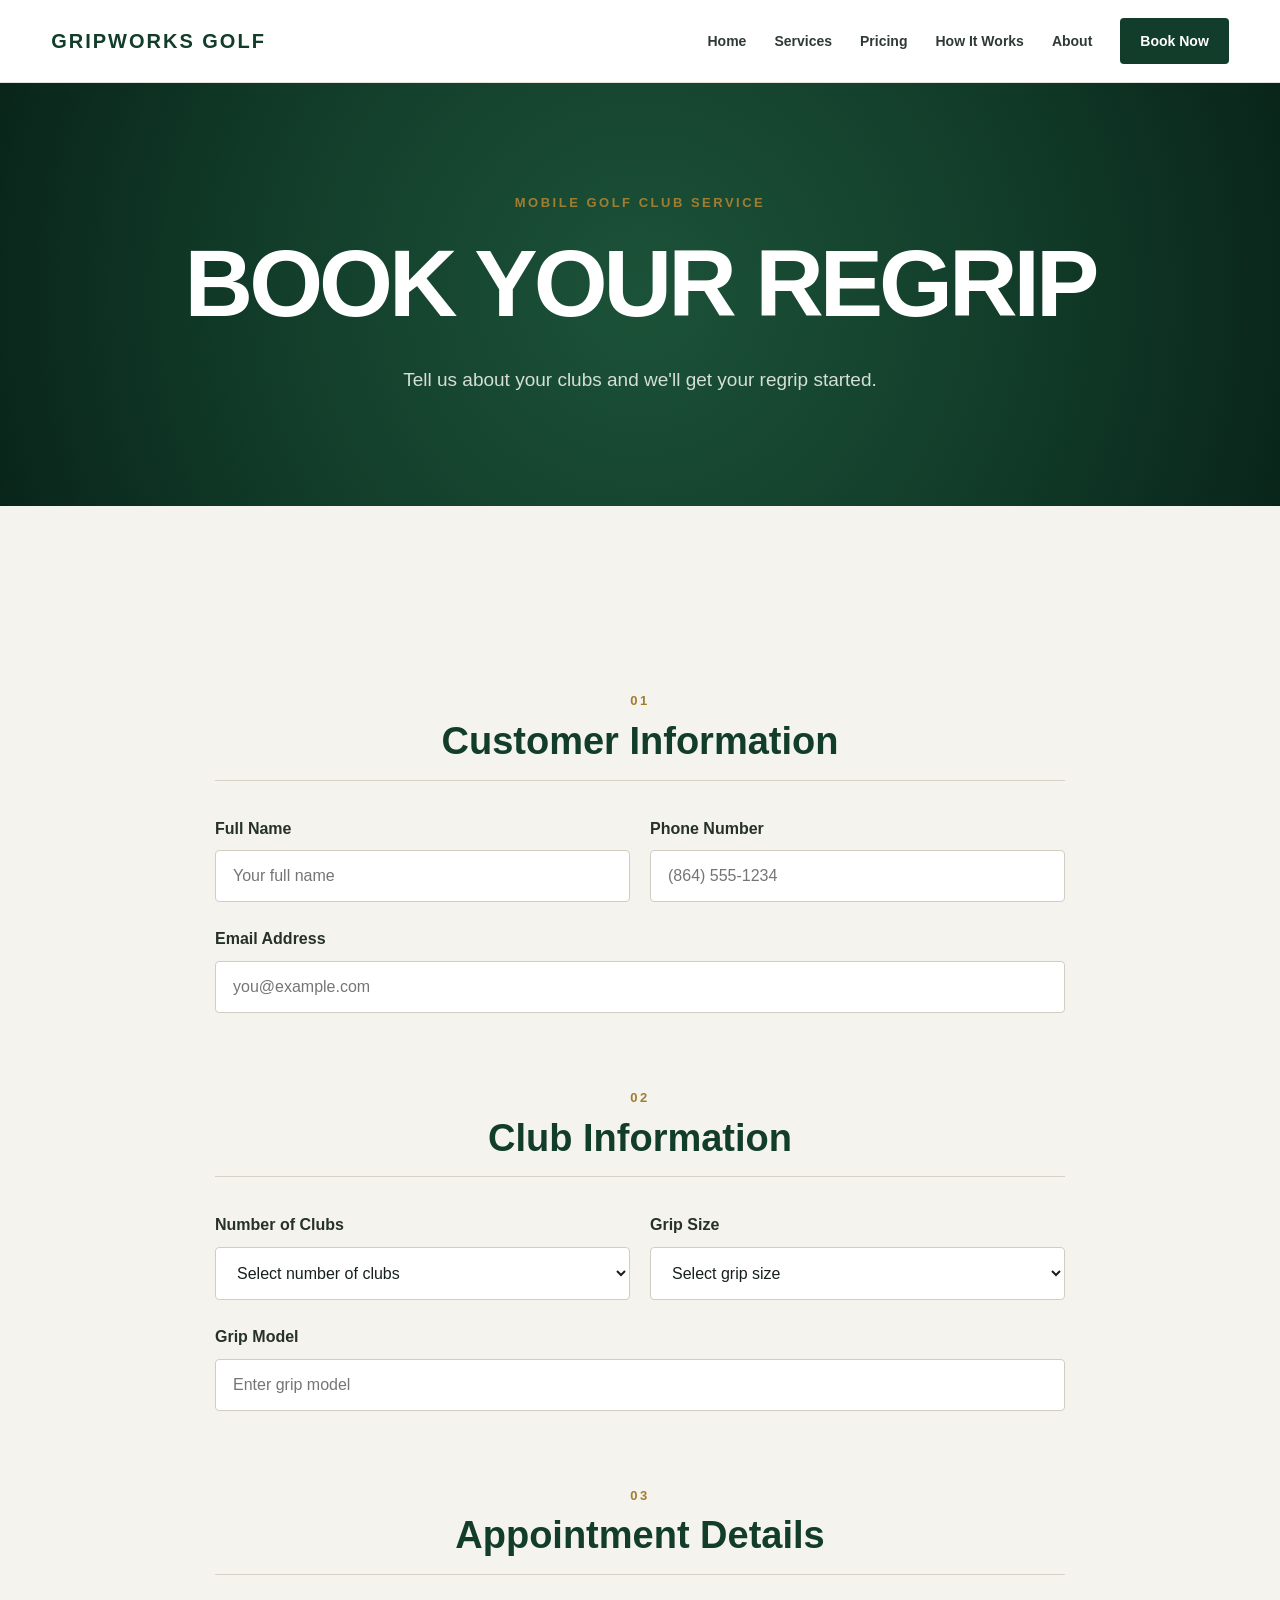
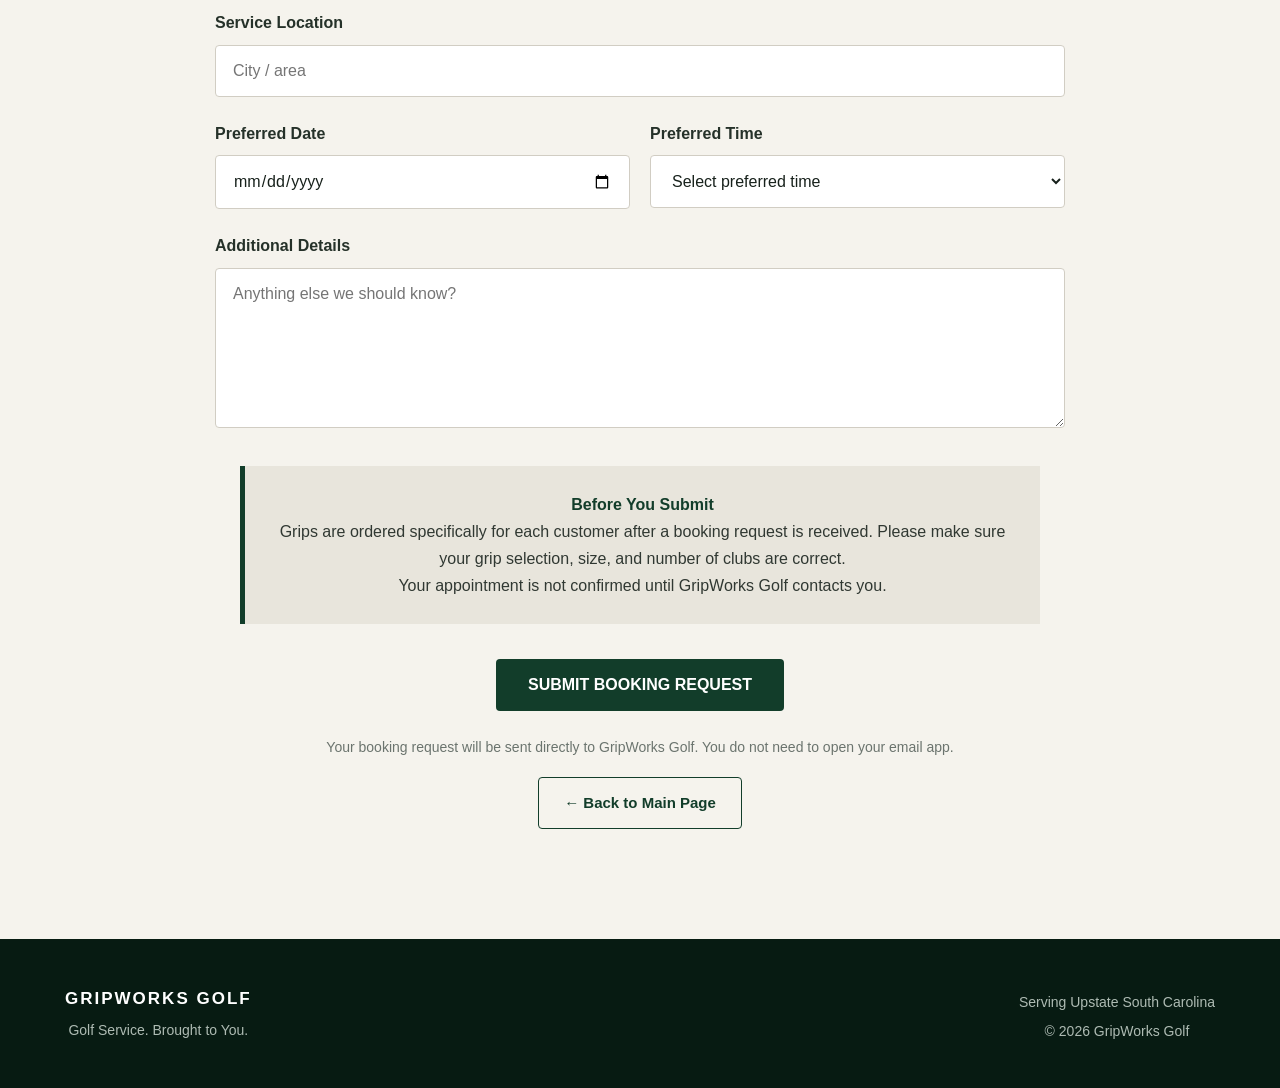
==== commit 5d86f8d7: "Update booking.html new client visual update 2 10-1-26" ====
--- a/booking.html
+++ b/booking.html
@@ -22,7 +22,7 @@
 <body>
 
 <header class="site-header">
-    <div class="container nav-container">
+    <div class="header-container">
 
         <a href="index.html" class="logo">
             GRIPWORKS GOLF
@@ -43,41 +43,46 @@
 
 <main>
 
-<section class="page-hero">
-    <div class="container">
-
-        <p class="eyebrow">MOBILE GOLF CLUB SERVICE</p>
-
-        <h1>BOOK YOUR REGRIP</h1>
-
-        <p>
-            Tell us about your clubs and we'll get your regrip started.
-        </p>
-
-    </div>
-</section>
-
-
-<section class="booking-section">
-
-    <div class="container">
-
-        <div class="booking-card">
+    <!-- BOOKING HERO -->
+    <section class="booking-page-hero">
+
+        <div class="booking-page-container">
+
+            <p class="eyebrow">
+                MOBILE GOLF CLUB SERVICE
+            </p>
+
+            <h1>
+                BOOK YOUR REGRIP
+            </h1>
+
+            <p>
+                Tell us about your clubs and we'll get your regrip started.
+            </p>
+
+        </div>
+
+    </section>
+
+
+    <!-- BOOKING FORM -->
+    <section class="booking-page-section">
+
+        <div class="booking-page-container">
 
             <form
-                action="https://api.web3forms.com/submit"
+                class="booking-form"
+                id="bookingForm"
                 method="POST"
-                id="bookingForm"
             >
 
-                <!-- Web3Forms Access Key -->
+                <!-- Web3Forms -->
                 <input
                     type="hidden"
                     name="access_key"
                     value="f2f1985f-ee79-4e83-8049-58566027cfee"
                 >
 
-                <!-- Email subject -->
                 <input
                     type="hidden"
                     name="subject"
@@ -94,9 +99,22 @@
                 >
 
 
-                <div class="form-section">
-
-                    <h2>Customer Information</h2>
+                <!-- CUSTOMER INFORMATION -->
+
+                <div class="booking-form-heading">
+
+                    <p class="eyebrow">
+                        01
+                    </p>
+
+                    <h2>
+                        Customer Information
+                    </h2>
+
+                </div>
+
+
+                <div class="form-row">
 
                     <div class="form-group">
 
@@ -131,29 +149,42 @@
 
                     </div>
 
-
-                    <div class="form-group">
-
-                        <label for="email">
-                            Email Address
-                        </label>
-
-                        <input
-                            type="email"
-                            id="email"
-                            name="Email Address"
-                            placeholder="you@example.com"
-                            required
-                        >
-
-                    </div>
-
-                </div>
-
-
-                <div class="form-section">
-
-                    <h2>Club Information</h2>
+                </div>
+
+
+                <div class="form-group">
+
+                    <label for="email">
+                        Email Address
+                    </label>
+
+                    <input
+                        type="email"
+                        id="email"
+                        name="Email Address"
+                        placeholder="you@example.com"
+                        required
+                    >
+
+                </div>
+
+
+                <!-- CLUB INFORMATION -->
+
+                <div class="booking-form-heading">
+
+                    <p class="eyebrow">
+                        02
+                    </p>
+
+                    <h2>
+                        Club Information
+                    </h2>
+
+                </div>
+
+
+                <div class="form-row">
 
                     <div class="form-group">
 
@@ -198,23 +229,6 @@
 
                     <div class="form-group">
 
-                        <label for="grip">
-                            Grip Model
-                        </label>
-
-                        <input
-                            type="text"
-                            id="grip"
-                            name="Grip Model"
-                            placeholder="Enter grip model"
-                            required
-                        >
-
-                    </div>
-
-
-                    <div class="form-group">
-
                         <label for="grip-size">
                             Grip Size
                         </label>
@@ -256,26 +270,56 @@
                 </div>
 
 
-                <div class="form-section">
-
-                    <h2>Appointment Details</h2>
-
-                    <div class="form-group">
-
-                        <label for="location">
-                            Service Location
-                        </label>
-
-                        <input
-                            type="text"
-                            id="location"
-                            name="Service Location"
-                            placeholder="City / area"
-                            required
-                        >
-
-                    </div>
-
+                <div class="form-group">
+
+                    <label for="grip">
+                        Grip Model
+                    </label>
+
+                    <input
+                        type="text"
+                        id="grip"
+                        name="Grip Model"
+                        placeholder="Enter grip model"
+                        required
+                    >
+
+                </div>
+
+
+                <!-- APPOINTMENT DETAILS -->
+
+                <div class="booking-form-heading">
+
+                    <p class="eyebrow">
+                        03
+                    </p>
+
+                    <h2>
+                        Appointment Details
+                    </h2>
+
+                </div>
+
+
+                <div class="form-group">
+
+                    <label for="location">
+                        Service Location
+                    </label>
+
+                    <input
+                        type="text"
+                        id="location"
+                        name="Service Location"
+                        placeholder="City / area"
+                        required
+                    >
+
+                </div>
+
+
+                <div class="form-row">
 
                     <div class="form-group">
 
@@ -325,28 +369,32 @@
 
                     </div>
 
-
-                    <div class="form-group">
-
-                        <label for="details">
-                            Additional Details
-                        </label>
-
-                        <textarea
-                            id="details"
-                            name="Additional Details"
-                            rows="5"
-                            placeholder="Anything else we should know?"
-                        ></textarea>
-
-                    </div>
-
-                </div>
-
-
-                <div class="booking-notice">
-
-                    <strong>Before You Submit</strong>
+                </div>
+
+
+                <div class="form-group">
+
+                    <label for="details">
+                        Additional Details
+                    </label>
+
+                    <textarea
+                        id="details"
+                        name="Additional Details"
+                        rows="5"
+                        placeholder="Anything else we should know?"
+                    ></textarea>
+
+                </div>
+
+
+                <!-- NOTICE -->
+
+                <div class="booking-order-notice">
+
+                    <strong>
+                        Before You Submit
+                    </strong>
 
                     <p>
                         Grips are ordered specifically for each customer
@@ -363,9 +411,11 @@
                 </div>
 
 
+                <!-- SUBMIT -->
+
                 <button
                     type="submit"
-                    class="button"
+                    class="booking-submit"
                     id="submitButton"
                 >
                     SUBMIT BOOKING REQUEST
@@ -377,39 +427,50 @@
                     style="display:none; margin-top:20px;"
                 ></div>
 
-            </form>
-
-
-            <div class="booking-back">
-
-                <a href="index.html">
+
+                <p class="booking-note">
+                    Your booking request will be sent directly to
+                    GripWorks Golf. You do not need to open your email app.
+                </p>
+
+
+                <a
+                    href="index.html"
+                    class="back-home-button"
+                >
                     ← Back to Main Page
                 </a>
 
-            </div>
+            </form>
 
         </div>
 
-    </div>
-
-</section>
+    </section>
 
 </main>
 
 
+<!-- FOOTER -->
+
 <footer class="site-footer">
 
-    <div class="container">
+    <div class="footer-container">
 
         <div>
-            <strong>GRIPWORKS GOLF</strong>
+
+            <strong>
+                GRIPWORKS GOLF
+            </strong>
 
             <p>
                 Golf Service. Brought to You.
             </p>
+
         </div>
 
+
         <div>
+
             <p>
                 Serving Upstate South Carolina
             </p>
@@ -417,12 +478,15 @@
             <p>
                 © 2026 GripWorks Golf
             </p>
+
         </div>
 
     </div>
 
 </footer>
 
+
+<!-- FORM SUBMISSION -->
 
 <script>
 
@@ -467,7 +531,10 @@
             submitButton.textContent = "REQUEST SENT";
 
             if (typeof gtag === "function") {
-                gtag("event", "booking_request_submitted");
+                gtag(
+                    "event",
+                    "booking_request_submitted"
+                );
             }
 
         } else {
@@ -476,7 +543,8 @@
                 "Something went wrong while sending your request. Please try again.";
 
             submitButton.disabled = false;
-            submitButton.textContent = "SUBMIT BOOKING REQUEST";
+            submitButton.textContent =
+                "SUBMIT BOOKING REQUEST";
 
         }
 
@@ -488,7 +556,8 @@
             "Unable to send your request right now. Please check your connection and try again.";
 
         submitButton.disabled = false;
-        submitButton.textContent = "SUBMIT BOOKING REQUEST";
+        submitButton.textContent =
+            "SUBMIT BOOKING REQUEST";
 
     }
 
